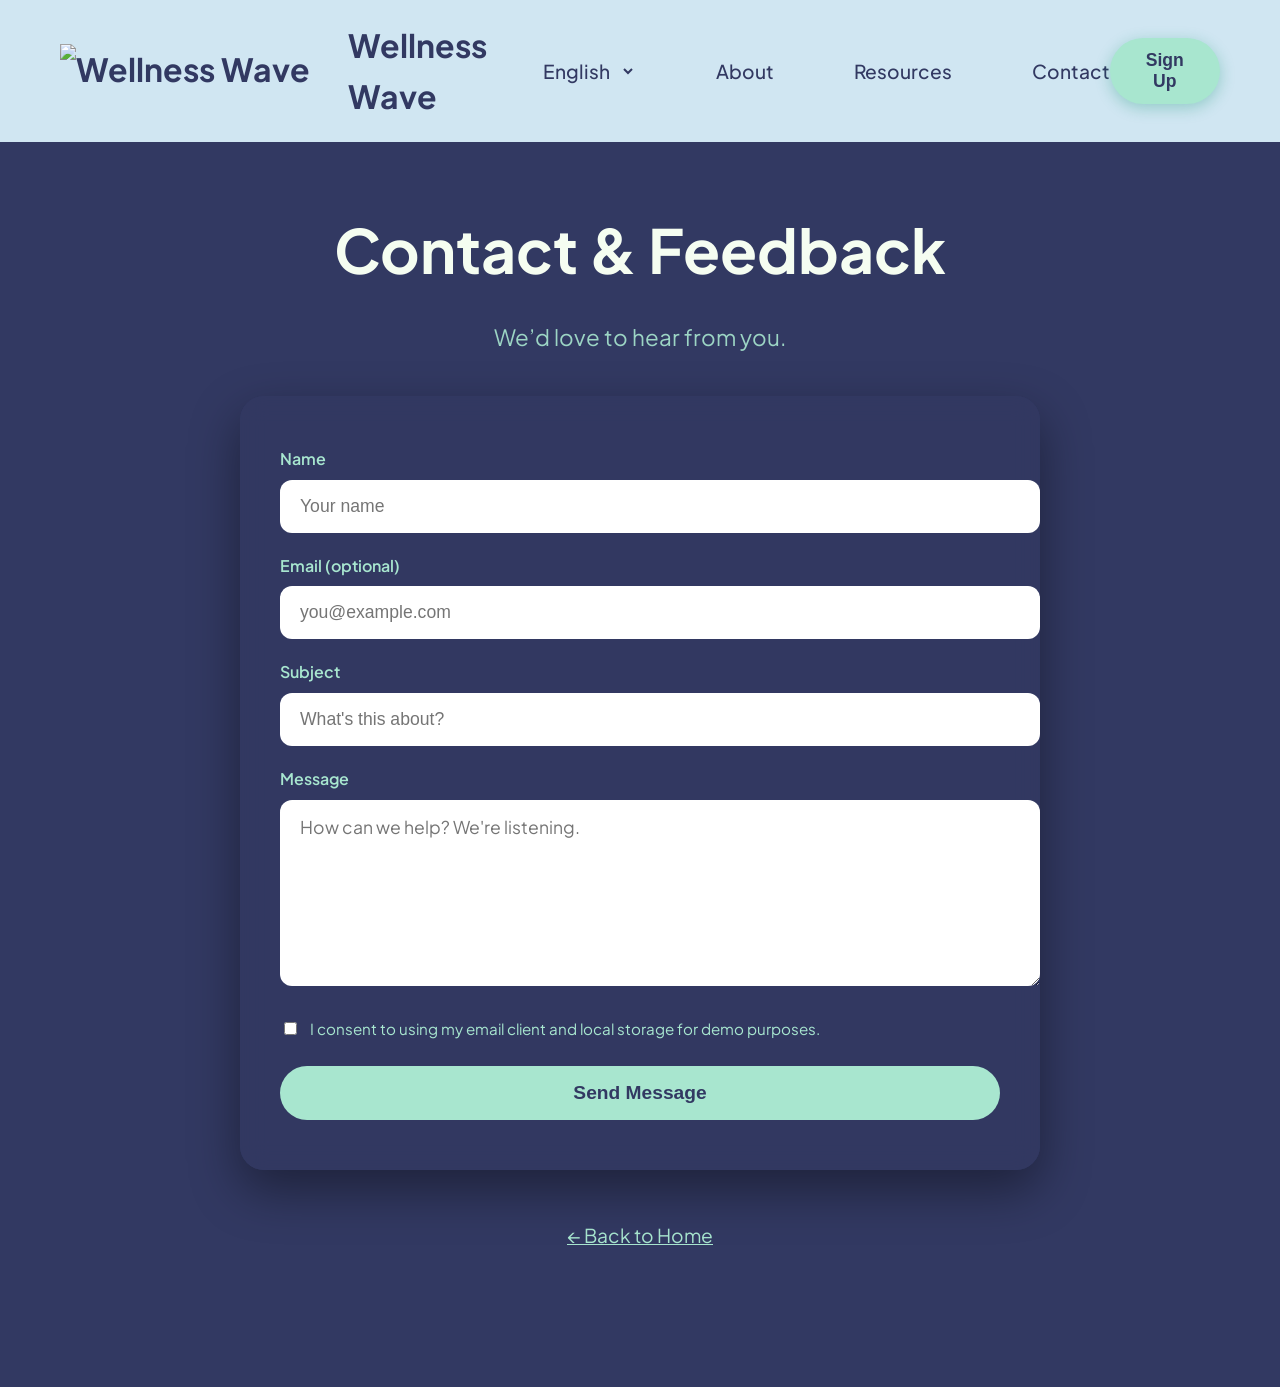
==== Contact.html @ b0d33eb6 "Add files via upload" ====
<!DOCTYPE html>
<html lang="en">
  <head>
    <meta charset="UTF-8" />
    <meta name="viewport" content="width=device-width, initial-scale=1.0" />
    <title>Contact — Wellness Wave</title>
    <link rel="preload" href="images/Wave1.jpg" as="image" importance="high" />
    <link rel="preconnect" href="https://fonts.googleapis.com" />
    <link rel="preconnect" href="https://fonts.gstatic.com" crossorigin />
    <link
      href="https://fonts.googleapis.com/css2?family=Plus+Jakarta+Sans:wght@300;400;500;600;700&display=swap"
      rel="stylesheet"
    />
    <link rel="stylesheet" href="styles.css" />
  </head>
  <body>
    <!-- SAME NAV BAR AS HOMEPAGE -->
    <nav>
      <a href="index.html" class="logo" aria-label="Wellness Wave Home">
        <img
          src="images/Wellness Wave Logo.png"
          alt="Wellness Wave Logo"
          class="logo-img"
        />
        <span class="logo-text">Wellness Wave</span>
      </a>
      <div class="nav-links">
        <a class="nav-link" data-lang href="#">English</a>
        <a class="nav-link" href="index.html#about">About</a>
        <a class="nav-link" href="index.html#resources">Resources</a>
        <a class="nav-link" href="Contact.html">Contact</a>
      </div>
      <button class="signup-btn" aria-label="Open signup modal">Sign Up</button>
    </nav>

    <main
      style="
        padding: 160px 20px 120px;
        min-height: 80vh;
        position: relative;
        z-index: 2;
      "
    >
      <div style="max-width: 800px; margin: 0 auto; text-align: center">
        <h1 style="font-size: 3.8rem; color: #f5fdf1; margin-bottom: 1rem">
          Contact & Feedback
        </h1>
        <p
          style="
            font-size: 1.4rem;
            color: #a8e6cf;
            opacity: 0.9;
            margin-bottom: 40px;
          "
        >
          We’d love to hear from you.
        </p>

        <form
          id="contactForm"
          style="
            background: rgba(50, 57, 98, 0.9);
            padding: 50px 40px;
            border-radius: 24px;
            backdrop-filter: blur(12px);
            box-shadow: 0 20px 50px rgba(0, 0, 0, 0.4);
          "
        >
          <label
            for="name"
            style="
              display: block;
              text-align: left;
              color: #a8e6cf;
              margin-bottom: 8px;
              font-weight: 600;
            "
            >Name</label
          >
          <input
            id="name"
            type="text"
            placeholder="Your name"
            required
            style="
              width: 100%;
              padding: 16px 20px;
              border-radius: 12px;
              border: none;
              margin-bottom: 20px;
              font-size: 1.1rem;
            "
          />

          <label
            for="email"
            style="
              display: block;
              text-align: left;
              color: #a8e6cf;
              margin-bottom: 8px;
              font-weight: 600;
            "
            >Email (optional)</label
          >
          <input
            id="email"
            type="email"
            placeholder="you@example.com"
            style="
              width: 100%;
              padding: 16px 20px;
              border-radius: 12px;
              border: none;
              margin-bottom: 20px;
              font-size: 1.1rem;
            "
          />

          <label
            for="subject"
            style="
              display: block;
              text-align: left;
              color: #a8e6cf;
              margin-bottom: 8px;
              font-weight: 600;
            "
            >Subject</label
          >
          <input
            id="subject"
            type="text"
            placeholder="What's this about?"
            required
            style="
              width: 100%;
              padding: 16px 20px;
              border-radius: 12px;
              border: none;
              margin-bottom: 20px;
              font-size: 1.1rem;
            "
          />

          <label
            for="message"
            style="
              display: block;
              text-align: left;
              color: #a8e6cf;
              margin-bottom: 8px;
              font-weight: 600;
            "
            >Message</label
          >
          <textarea
            id="message"
            rows="7"
            placeholder="How can we help? We're listening."
            required
            style="
              width: 100%;
              padding: 16px 20px;
              border-radius: 12px;
              border: none;
              margin-bottom: 24px;
              font-size: 1.1rem;
              font-family: inherit;
            "
          ></textarea>

          <div style="text-align: left; margin-bottom: 24px">
            <label style="color: #a8e6cf; font-size: 0.95rem">
              <input
                type="checkbox"
                id="consent"
                required
                style="margin-right: 10px"
              />
              <label>I consent to using my email client and local storage for demo purposes.</label>
          </div>

          <button
            type="submit"
            style="
              background: #a8e6cf;
              color: #323962;
              padding: 16px 40px;
              border: none;
              border-radius: 50px;
              font-size: 1.2rem;
              font-weight: 600;
              cursor: pointer;
              width: 100%;
            "
          >
            Send Message
          </button>
        </form>

        <p style="margin-top: 50px">
          <a
            href="index.html"
            style="
              color: #a8e6cf;
              font-size: 1.2rem;
              text-decoration: underline;
            "
            >Back to Home</a
          >
        </p>
      </div>
    </main>

    <!-- SIGN UP MODAL -->
    <div class="modal-overlay" id="signupModal" hidden>
      <div class="modal" tabindex="-1">
        <button class="modal-close">×</button>
        <h1>Join the Wave</h1>
        <p>Get updates, tips, and early access to new resources.</p>
        <form id="signupForm">
          <input
            type="email"
            placeholder="Enter your email"
            required
            autocomplete="email"
          />
          <button type="submit">Keep Me Updated</button>
        </form>
        <p class="privacy-note">
          We respect your privacy. Unsubscribe anytime.
        </p>
      </div>
    </div>

    <script src="js/ui.js" defer></script>
  </body>
</html>
---- styles.css ----
body,
html {
  margin: 0;
  padding: 0;
  font-family: "Plus Jakarta Sans", sans-serif;
  background: #323962;
  color: #f5fdf1;
  line-height: 1.6;
  overflow-x: hidden;
}

nav {
  position: fixed;
  top: 0;
  left: 0;
  right: 0;
  padding: 20px 60px;
  background: #d0e6f2;
  border-radius: 0;
  display: flex;
  justify-content: space-between;
  align-items: center;
  transition: all 0.4s cubic-bezier(0.4, 0, 0.2, 1);
  z-index: 9999;
  box-sizing: border-box;
  box-shadow: none;
}

nav.scrolled {
  padding: 14px 60px;
  border-radius: 0 0 50px 50px !important;
  box-shadow: 0 10px 30px rgba(0, 0, 0, 0.25);
  background: #d0e6f2;
}
.logo {
  display: flex;
  align-items: center;
  gap: 14px;
  text-decoration: none;
  font-weight: 700;
  font-size: 2rem;
  color: #323962;
  transition: all 0.3s;
}
.logo-img {
  height: 54px;
  transition: transform 0.3s;
}
.logo:hover .logo-img {
  transform: scale(1.1) rotate(4deg);
}
.logo:hover .logo-text {
  color: #0062ff;
}
.nav-links {
  display: flex;
  gap: 80px;
}
.nav-link {
  text-decoration: none;
  color: #323962;
  font-size: 1.2rem;
  font-weight: 500;
  transition: color 0.3s;
}
.nav-link:hover {
  color: #0062ff;
}
.signup-btn {
  background: #a8e6cf;
  color: #323962;
  font-weight: 600;
  font-size: 1.1rem;
  padding: 12px 28px;
  border: none;
  border-radius: 50px;
  cursor: pointer;
  transition: all 0.3s;
  box-shadow: 0 4px 15px rgba(21, 150, 116, 0.33);
}
.signup-btn:hover {
  background: #0062ff;
  color: #fff;
  transform: translateY(-2px);
  box-shadow: 0 8px 20px rgba(168, 230, 207, 0.4);
}

.hero {
  position: relative;
  height: 100vh;
  height: 100dvh;
  background: #15202b url("images/Wave1.jpg") center/cover no-repeat fixed;
  display: flex;
  align-items: center;
  justify-content: center;
  text-align: center;
}
.hero::before {
  content: "";
  position: absolute;
  inset: 0;
  background: rgba(0, 0, 0, 0.45);
  z-index: 1;
}
.hero-content {
  position: relative;
  z-index: 2;
  max-width: 880px;
  padding: 0 20px;
  animation: fadeInUp 1.6s ease-out forwards;
}
.hero h1 {
  font-size: 5.8rem;
  font-weight: 700;
  line-height: 1.05;
  margin-bottom: 1rem;
  text-shadow: 0 4px 30px rgba(0, 0, 0, 0.5);
}
.hero h1 .highlight {
  color: #a8e6cf;
  font-weight: 300;
}
.tagline {
  font-size: 1.9rem;
  margin: 1.5rem auto;
  max-width: 700px;
  opacity: 0.95;
}
.subtitle {
  font-size: 1.35rem;
  max-width: 680px;
  margin: 0 auto;
  opacity: 0.9;
}
@keyframes fadeInUp {
  from {
    opacity: 0;
    transform: translateY(40px);
  }
  to {
    opacity: 1;
    transform: translateY(0);
  }
}

.logos-row {
  background: #323962;
  padding: 110px 20px 120px;
  text-align: center;
  position: relative;
  overflow: hidden;
}
.logos-row::before,
.logos-row::after {
  content: "";
  position: absolute;
  left: 0;
  right: 0;
  height: 24px;
  background-image: url("data:image/svg+xml,%3Csvg xmlns='http://www.w3.org/2000/svg' viewBox='0 0 1440 24' preserveAspectRatio='none'%3E%3Cpath d='M0,12 Q360,0 720,12 T1440,12 L1440,24 L0,24 Z' fill='%23a8e6cf' opacity='0.38'/%3E%3C/svg%3E");
  background-size: 100% 100%;
  background-repeat: no-repeat;
  pointer-events: none;
}
.logos-row::before {
  top: 45px;
}
.logos-row::after {
  bottom: 55px;
  transform: scaleY(-1) scaleX(-1);
}
.logos {
  display: flex;
  justify-content: space-between;
  align-items: center;
  gap: 40px;
  max-width: 96vw;
  margin: 0 auto;
  padding: 0 50px;
  flex-wrap: wrap;
}
.logo-item {
  height: 200px;
  object-fit: contain;
  opacity: 0.92;
  transition: all 0.4s;
}
.logo-item:hover {
  opacity: 1;
  transform: translateY(-12px);
}

/* FAQ SECTION */
.faq-section {
  background: linear-gradient(
      rgba(255, 255, 255, 0.94),
      rgba(255, 255, 255, 0.94)
    ),
    url("images/Water background.png") center/cover no-repeat fixed;
  background-blend-mode: soft-light;
  color: #323962;
  padding: 60px 20px 100px;
  text-align: center;
  position: relative;
  overflow: hidden;
}
.faq-bubbles {
  position: absolute;
  top: 0;
  left: 0;
  width: 100%;
  height: 100%;
  pointer-events: none;
  z-index: 0;
  overflow: hidden;
}
.faq-bubbles span {
  position: absolute;
  bottom: -120px;
  background: rgba(168, 230, 207, 0.38);
  border: 2px solid rgba(168, 230, 207, 0.6);
  border-radius: 50%;
  animation: float-up 16s infinite linear;
  opacity: 0;
  box-shadow: 0 0 20px rgba(168, 230, 207, 0.6),
    inset 0 0 20px rgba(255, 255, 255, 0.4);
}
.faq-bubbles span:nth-child(1) {
  width: 60px;
  height: 60px;
  left: 5%;
  animation-delay: 0s;
}
.faq-bubbles span:nth-child(2) {
  width: 40px;
  height: 40px;
  left: 18%;
  animation-delay: 2s;
}
.faq-bubbles span:nth-child(3) {
  width: 80px;
  height: 80px;
  left: 32%;
  animation-delay: 5s;
}
.faq-bubbles span:nth-child(4) {
  width: 50px;
  height: 50px;
  left: 48%;
  animation-delay: 1s;
}
.faq-bubbles span:nth-child(5) {
  width: 70px;
  height: 70px;
  left: 62%;
  animation-delay: 8s;
}
.faq-bubbles span:nth-child(6) {
  width: 45px;
  height: 45px;
  left: 78%;
  animation-delay: 4s;
}
.faq-bubbles span:nth-child(7) {
  width: 65px;
  height: 65px;
  left: 10%;
  animation-delay: 11s;
}
.faq-bubbles span:nth-child(8) {
  width: 55px;
  height: 55px;
  left: 40%;
  animation-delay: 6s;
}
.faq-bubbles span:nth-child(9) {
  width: 75px;
  height: 75px;
  left: 75%;
  animation-delay: 3s;
}
.faq-bubbles span:nth-child(10) {
  width: 50px;
  height: 50px;
  left: 90%;
  animation-delay: 7s;
}
@keyframes float-up {
  0% {
    transform: translateY(0) rotate(0deg);
    opacity: 0;
  }
  12% {
    opacity: 1;
  }
  88% {
    opacity: 0.7;
  }
  100% {
    transform: translateY(-1300px) rotate(360deg);
    opacity: 0;
  }
}
.faq-title {
  font-size: 2.4rem;
  font-weight: 700;
  margin-bottom: 40px;
  color: #323962;
  position: relative;
  z-index: 1;
}
.faq-list {
  max-width: 800px;
  margin: 0 auto;
  display: flex;
  flex-direction: column;
  gap: 10px;
  position: relative;
  z-index: 1;
}
.faq-item {
  background: #f8fcf9;
  border-radius: 16px;
  overflow: hidden;
  box-shadow: 0 6px 20px rgba(50, 57, 98, 0.08);
}
.faq-question {
  width: 100%;
  padding: 18px 24px;
  background: transparent;
  border: none;
  display: flex;
  justify-content: space-between;
  align-items: center;
  text-align: left;
  font-size: 1.15rem;
  font-weight: 600;
  color: #323962;
  cursor: pointer;
}
.faq-toggle {
  width: 36px;
  height: 36px;
  border-radius: 50%;
  background: #a8e6cf;
  position: relative;
  flex-shrink: 0;
}
.faq-toggle span {
  position: absolute;
  top: 50%;
  left: 50%;
  background: #323962;
  border-radius: 2px;
  transition: all 0.4s;
}
.faq-toggle span:first-child {
  width: 14px;
  height: 2px;
  transform: translate(-50%, -50%);
}
.faq-toggle span:last-child {
  width: 2px;
  height: 14px;
  transform: translate(-50%, -50%);
}
.faq-item.active .faq-toggle {
  background: #0062ff;
}
.faq-item.active .faq-toggle span:first-child {
  transform: translate(-50%, -50%) rotate(90deg);
}
.faq-item.active .faq-toggle span:last-child {
  opacity: 0;
}
.faq-answer {
  max-height: 0;
  overflow: hidden;
  padding: 0 24px;
  background: #ffffff;
  transition: all 0.4s ease;
}
.faq-item.active .faq-answer {
  max-height: 120px;
  padding: 18px 24px;
}
.faq-answer p {
  margin: 0;
  font-size: 1rem;
  line-height: 1.6;
  color: #444;
  text-align: left;
}

/* EMPTY New SECTIONS */
.placeholder-section {
  background: #323962;
  padding: 0px 20px;
  position: relative;
  overflow: hidden;
}
.placeholder-alt {
  background: #222846;
}
.placeholder-section .container {
  min-height: 50vh;
}

/* Modal */
.modal-overlay {
  display: none;
  position: fixed;
  inset: 0;
  background: rgba(50, 57, 98, 0.9);
  backdrop-filter: blur(10px);
  align-items: center;
  justify-content: center;
  z-index: 10000;
  opacity: 0;
  transition: opacity 0.4s;
}
.modal-overlay.show {
  display: flex;
  opacity: 1;
}
.modal {
  background: #f5fdf1;
  color: #323962;
  padding: 40px;
  border-radius: 24px;
  max-width: 420px;
  width: 90%;
  text-align: center;
  position: relative;
  box-shadow: 0 20px 60px rgba(0, 0, 0, 0.3);
  animation: modalPop 0.5s ease-out;
}
@keyframes modalPop {
  from {
    transform: scale(0.8);
    opacity: 0;
  }
  to {
    transform: scale(1);
    opacity: 1;
  }
}
.modal-close {
  position: absolute;
  top: 15px;
  right: 20px;
  background: none;
  border: none;
  font-size: 2.2rem;
  color: #323962;
  cursor: pointer;
  width: 44px;
  height: 44px;
  border-radius: 50%;
  display: grid;
  place-items: center;
}
.modal-close:hover {
  background: rgba(50, 57, 98, 0.15);
}
.modal input {
  width: 100%;
  padding: 16px 20px;
  border: 2px solid #a8e6cf;
  border-radius: 50px;
  font-size: 1.1rem;
  margin-bottom: 16px;
  box-sizing: border-box;
}
.modal input:focus {
  outline: none;
  border-color: #a8e6cf;
  box-shadow: 0 0 0 4px rgba(168, 230, 207, 0.3);
}
.modal button[type="submit"] {
  background: #0062ff;
  color: #f5fdf1;
  width: 100%;
  padding: 16px;
  border: none;
  border-radius: 50px;
  font-size: 1.2rem;
  font-weight: 600;
  cursor: pointer;
  transition: all 0.3s;
}
.modal button[type="submit"]:hover {
  background: #a8e6cf;
  color: #323962;
  transform: translateY(-2px);
}
.privacy-note {
  font-size: 0.85rem;
  opacity: 0.6;
  margin-top: 20px;
}

/* Media Queries */
@media (max-width: 1100px) {
  .logos {
    justify-content: center;
    gap: 90px;
    padding: 0 30px;
  }
  .logo-item {
    height: 90px;
  }
}
@media (max-width: 768px) {
  nav,
  nav.scrolled {
    padding: 15px 30px;
  }
  .nav-links {
    gap: 30px;
  }
  .nav-link {
    font-size: 1.1rem;
  }
  .signup-btn {
    padding: 10px 20px;
    font-size: 1rem;
  }
  .hero h1 {
    font-size: 3.6rem;
  }
  .tagline {
    font-size: 1.5rem;
  }
  .subtitle {
    font-size: 1.2rem;
  }
  .logos-row {
    padding: 90px 20px 80px;
  }
  .logos-row::before {
    top: 35px;
  }
  .logos-row::after {
    bottom: 45px;
  }
  .faq-section {
    padding: 60px 20px 80px;
  }
  .faq-title {
    font-size: 2.1rem;
    margin-bottom: 35px;
  }
  .faq-question {
    font-size: 1.1rem;
    padding: 16px 20px;
  }
  .placeholder-section {
    padding: 120px 20px;
  }
}

/* Tips Section */
.tips-section {
  background: #222846;
  padding: 140px 20px;
  position: relative;
  overflow: hidden;
  color: #f5fdf1;
}

.tips-section::before {
  content: "";
  position: absolute;
  top: 0;
  left: 0;
  right: 0;
  height: 80px;
  background: url("data:image/svg+xml,%3Csvg xmlns='http://www.w3.org/2000/svg' viewBox='0 0 1440 80' preserveAspectRatio='none'%3E%3Cpath d='M0,40 Q360,0 720,40 T1440,40 L1440,80 L0,80 Z' fill='%23a8e6cf' opacity='0.22'/%3E%3C/svg%3E")
    center/cover no-repeat;
  pointer-events: none;
}

.section-title {
  font-size: 3rem;
  font-weight: 700;
  text-align: center;
  margin-bottom: 70px;
  color: #a8e6cf;
  text-shadow: 0 4px 20px rgba(0, 0, 0, 0.3);
}

.tips-grid {
  display: grid;
  grid-template-columns: repeat(auto-fit, minmax(340px, 1fr));
  gap: 40px;
  max-width: 1100px;
  margin: 0 auto;
}

.tip-card {
  background: rgba(245, 253, 241, 0.08);
  backdrop-filter: blur(10px);
  border-radius: 24px;
  padding: 40px 32px;
  box-shadow: 0 15px 40px rgba(0, 0, 0, 0.25);
  border: 1px solid rgba(168, 230, 207, 0.2);
  transition: all 0.4s ease;
}

.tip-card:hover {
  transform: translateY(-12px);
  box-shadow: 0 25px 50px rgba(0, 0, 0, 0.35);
  border-color: #a8e6cf;
}

.tip-card h3 {
  font-size: 1.8rem;
  color: #a8e6cf;
  margin-bottom: 24px;
  text-align: center;
  font-weight: 600;
}

.tip-list {
  list-style: none;
  padding: 0;
  space-y: 20px;
  display: flex;
  flex-direction: column;
  gap: 20px;
}

.tip-list li {
  background: rgba(255, 255, 255, 0.06);
  padding: 16px 20px;
  border-radius: 16px;
  line-height: 1.65;
  border-left: 4px solid #a8e6cf;
  transition: all 0.3s;
}

.tip-list li:hover {
  background: rgba(168, 230, 207, 0.15);
  padding-left: 24px;
}

.tip-list strong {
  color: #a8e6cf;
  font-weight: 600;
}

.tip-cta {
  text-align: center;
  margin-top: 70px;
}

.btn-secondary {
  display: inline-block;
  background: transparent;
  color: #a8e6cf;
  border: 2px solid #a8e6cf;
  padding: 14px 36px;
  border-radius: 50px;
  font-size: 1.2rem;
  font-weight: 600;
  text-decoration: none;
  transition: all 0.4s;
}

.btn-secondary:hover {
  background: #a8e6cf;
  color: #323962;
  transform: translateY(-3px);
  box-shadow: 0 10px 30px rgba(168, 230, 207, 0.4);
}

/* Mobile adjustments */
@media (max-width: 768px) {
  .section-title {
    font-size: 2.4rem;
    margin-bottom: 50px;
  }
  .tip-card {
    padding: 32px 24px;
  }
  .tip-card h3 {
    font-size: 1.6rem;
  }
  .tips-section {
    padding: 100px 20px;
  }
}

/* Underwater Wrapper */
.underwater-wrapper {
  position: relative;
  background: linear-gradient(
      rgba(255, 255, 255, 0.94),
      rgba(255, 255, 255, 0.94)
    ),
    url("images/Water background.png") center/cover no-repeat fixed;
  background-blend-mode: soft-light;
  overflow: hidden;
  min-height: 110vh;
  padding-bottom: 100px;
}

.underwater-wrapper .faq-bubbles {
  position: absolute;
  inset: 0;
  pointer-events: none;
  z-index: 10;
}

.underwater-wrapper .faq-bubbles span {
  position: absolute;
  bottom: -300px;
  left: var(--l);
  width: var(--s, 60px);
  height: var(--s, 60px);
  background: rgba(168, 230, 207, 0.45);
  border: 2px solid rgba(168, 230, 207, 0.7);
  border-radius: 50%;
  animation: float-up var(--speed, 10s) infinite linear; /* ← speed controlled per bubble */
  animation-delay: var(--d, 0s);
  opacity: 0;
  box-shadow: 0 0 20px rgba(168, 230, 207, 0.6),
    inset 0 0 20px rgba(255, 255, 255, 0.4);
}

.underwater-wrapper .faq-bubbles span:nth-child(1) {
  --l: 5%;
  --s: 70px;
  --speed: 9s;
  --d: 0s;
}
.underwater-wrapper .faq-bubbles span:nth-child(2) {
  --l: 15%;
  --s: 40px;
  --speed: 11s;
  --d: 1s;
}
.underwater-wrapper .faq-bubbles span:nth-child(3) {
  --l: 25%;
  --s: 85px;
  --speed: 8s;
  --d: 0s;
} /* fast */
.underwater-wrapper .faq-bubbles span:nth-child(4) {
  --l: 35%;
  --s: 55px;
  --speed: 10s;
  --d: 2s;
}
.underwater-wrapper .faq-bubbles span:nth-child(5) {
  --l: 45%;
  --s: 75px;
  --speed: 9s;
  --d: 0.4s;
} /* fast */
.underwater-wrapper .faq-bubbles span:nth-child(6) {
  --l: 55%;
  --s: 45px;
  --speed: 22s;
  --d: 3s;
} /* SLOW */
.underwater-wrapper .faq-bubbles span:nth-child(7) {
  --l: 65%;
  --s: 90px;
  --speed: 9s;
  --d: 2s;
} /* fast */
.underwater-wrapper .faq-bubbles span:nth-child(8) {
  --l: 75%;
  --s: 60px;
  --speed: 10s;
  --d: 0s;
}
.underwater-wrapper .faq-bubbles span:nth-child(9) {
  --l: 85%;
  --s: 50px;
  --speed: 25s;
  --d: 4s;
} /* SLOW */
.underwater-wrapper .faq-bubbles span:nth-child(10) {
  --l: 95%;
  --s: 70px;
  --speed: 8s;
  --d: 2.5s;
} /* fast */
.underwater-wrapper .faq-bubbles span:nth-child(11) {
  --l: 10%;
  --s: 65px;
  --speed: 11s;
  --d: 0s;
}
.underwater-wrapper .faq-bubbles span:nth-child(12) {
  --l: 20%;
  --s: 80px;
  --speed: 9s;
  --d: 3s;
} /* fast */
.underwater-wrapper .faq-bubbles span:nth-child(13) {
  --l: 30%;
  --s: 45px;
  --speed: 20s;
  --d: 5s;
} /* SLOW */
.underwater-wrapper .faq-bubbles span:nth-child(14) {
  --l: 40%;
  --s: 95px;
  --speed: 10s;
  --d: 0s;
}
.underwater-wrapper .faq-bubbles span:nth-child(15) {
  --l: 50%;
  --s: 55px;
  --speed: 9s;
  --d: 4s;
} /* fast */
.underwater-wrapper .faq-bubbles span:nth-child(16) {
  --l: 60%;
  --s: 70px;
  --speed: 24s;
  --d: 1s;
} /* SLOW */
.underwater-wrapper .faq-bubbles span:nth-child(17) {
  --l: 70%;
  --s: 40px;
  --speed: 11s;
  --d: 0s;
}
.underwater-wrapper .faq-bubbles span:nth-child(18) {
  --l: 80%;
  --s: 85px;
  --speed: 8s;
  --d: 3s;
} /* fast */
.underwater-wrapper .faq-bubbles span:nth-child(19) {
  --l: 90%;
  --s: 60px;
  --speed: 21s;
  --d: 2s;
} /* SLOW */
.underwater-wrapper .faq-bubbles span:nth-child(20) {
  --l: 8%;
  --s: 75px;
  --speed: 10s;
  --d: 0s;
}
.underwater-wrapper .faq-bubbles span:nth-child(21) {
  --l: 18%;
  --s: 50px;
  --speed: 9s;
  --d: 4s;
} /* fast */
.underwater-wrapper .faq-bubbles span:nth-child(22) {
  --l: 28%;
  --s: 80px;
  --speed: 23s;
  --d: 1s;
} /* SLOW */
.underwater-wrapper .faq-bubbles span:nth-child(23) {
  --l: 38%;
  --s: 45px;
  --speed: 10s;
  --d: 0s;
}
.underwater-wrapper .faq-bubbles span:nth-child(24) {
  --l: 48%;
  --s: 90px;
  --speed: 8s;
  --d: 3s;
} /* fast */
.underwater-wrapper .faq-bubbles span:nth-child(25) {
  --l: 58%;
  --s: 55px;
  --speed: 11s;
  --d: 0s;
}
.underwater-wrapper .faq-bubbles span:nth-child(26) {
  --l: 68%;
  --s: 70px;
  --speed: 22s;
  --d: 4s;
} /* SLOW */
.underwater-wrapper .faq-bubbles span:nth-child(27) {
  --l: 78%;
  --s: 40px;
  --speed: 9s;
  --d: 2s;
} /* fast */
.underwater-wrapper .faq-bubbles span:nth-child(28) {
  --l: 88%;
  --s: 85px;
  --speed: 10s;
  --d: 0s;
}
.underwater-wrapper .faq-bubbles span:nth-child(29) {
  --l: 12%;
  --s: 60px;
  --speed: 25s;
  --d: 5s;
} /* SLOW */
.underwater-wrapper .faq-bubbles span:nth-child(30) {
  --l: 98%;
  --s: 65px;
  --speed: 9s;
  --d: 2s;
} /* fast */

@keyframes float-up {
  0% {
    transform: translateY(0);
    opacity: 0;
  }
  10% {
    opacity: 0.7;
  }
  85% {
    opacity: 0.6;
  }
  100% {
    transform: translateY(-1800px);
    opacity: 0;
  }
}
/*content above bubbles*/
.underwater-wrapper > section,
.underwater-wrapper .container {
  position: relative;
  z-index: 20;
}

.underwater-wrapper .faq-section,
.underwater-wrapper .placeholder-section {
  background: transparent !important;
}

.terms-section {
  background: transparent;
  padding: 140px 20px;
  text-align: center;
  position: relative;
  z-index: 20;
}
.terms-section .section-title {
  color: #323962 !important;
  text-shadow: none;
}
.terms-grid {
  display: flex;
  flex-wrap: wrap;
  justify-content: center;
  gap: 24px;
  max-width: 1100px;
  margin: 0 auto;
}

.term-btn {
  background: #f8fcf9;
  color: #323962;
  border: 2px solid #a8e6cf !important;
  backdrop-filter: blur(10px);
  padding: 16px 28px;
  border-radius: 50px;
  font-size: 1.15rem;
  font-weight: 600;
  cursor: pointer;
  transition: all 0.4s ease;
  min-height: 56px;
  box-shadow: 0 8px 25px rgba(0, 0, 0, 0.2);
}

.term-btn:hover {
  background: #e6f7f3 !important;
  color: #0062ff !important;
  transform: translateY(-6px) scale(1.05);
  box-shadow: 0 15px 35px rgba(168, 230, 207, 0.4);
  border-color: #0062ff !important;
}

.term-btn:active {
  transform: translateY(-3px) scale(1.08);
}

.term-btn.larger {
  padding: 18px 36px;
  font-size: 1.3rem;
}

.term-btn.medium {
  padding: 16px 32px;
  font-size: 1.2rem;
}

/* Mobile */
@media (max-width: 768px) {
  .terms-section {
    padding: 100px 20px;
  }
  .term-btn {
    padding: 14px 20px;
    font-size: 1rem;
  }
  .term-btn.larger {
    font-size: 1.15rem;
  }
}
/* ——— SHORTEN GAP BETWEEN FAQ AND TERMS ——— */
.underwater-wrapper .faq-section {
  padding-bottom: 100px !important; /* pulls FAQ closer to Terms */
}

.underwater-wrapper .terms-section {
  padding-top: 40px !important; /* was 140px → now much tighter */
  margin-top: -10px; /* perfectly connects the two sections */
}
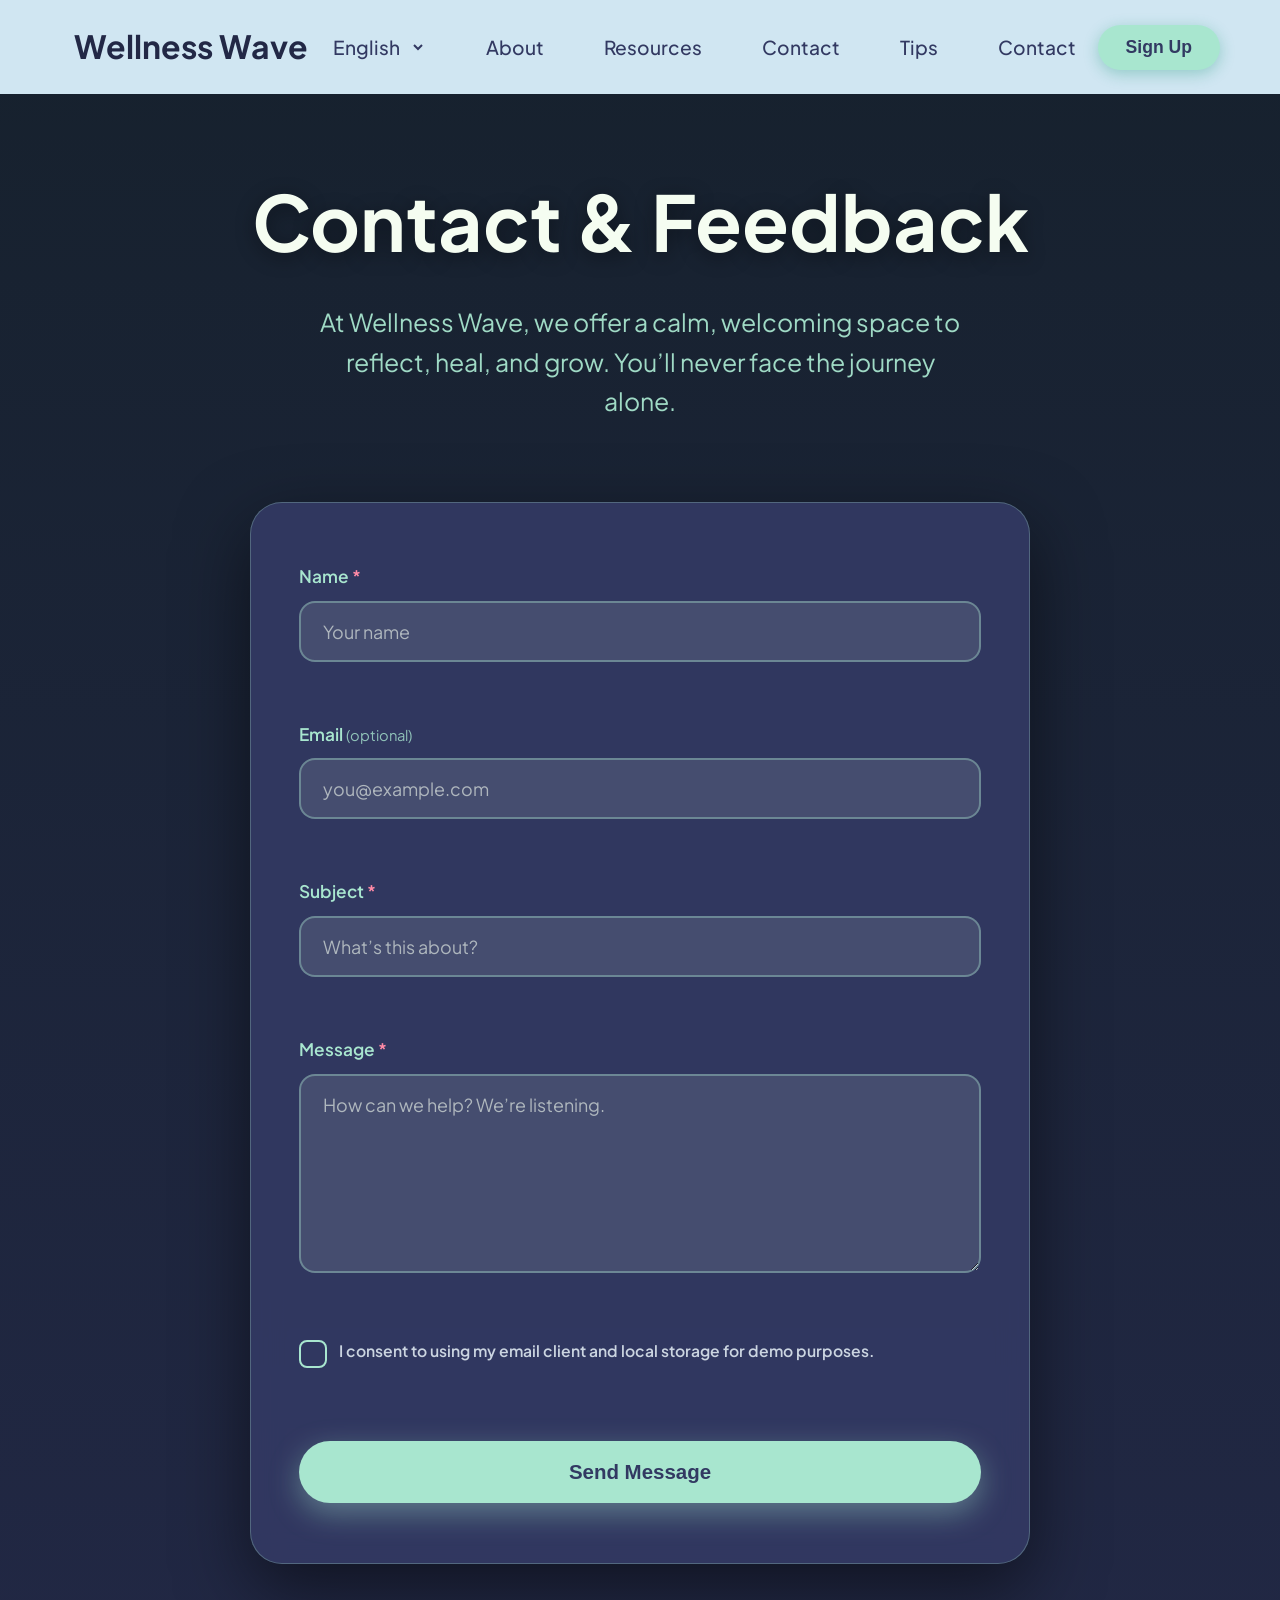
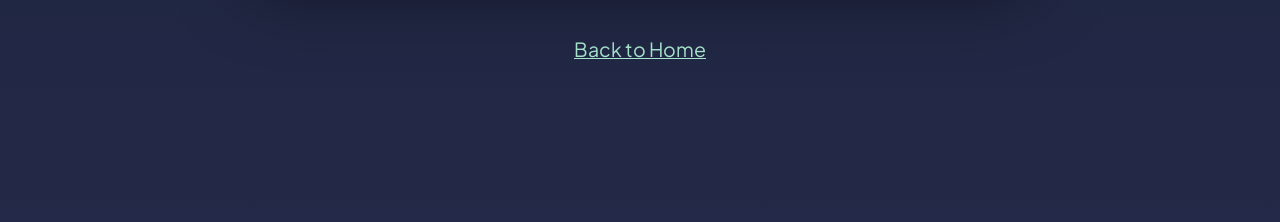
==== commit a376ca09: "Contact.html" ====
--- a/Contact.html
+++ b/Contact.html
@@ -4,6 +4,11 @@
     <meta charset="UTF-8" />
     <meta name="viewport" content="width=device-width, initial-scale=1.0" />
     <title>Contact — Wellness Wave</title>
+    <meta
+      name="description"
+      content="Get in touch with Wellness Wave. Share feedback, suggestions, or just say hello. We're here to listen."
+    />
+
     <link rel="preload" href="images/Wave1.jpg" as="image" importance="high" />
     <link rel="preconnect" href="https://fonts.googleapis.com" />
     <link rel="preconnect" href="https://fonts.gstatic.com" crossorigin />
@@ -12,215 +17,144 @@
       rel="stylesheet"
     />
     <link rel="stylesheet" href="styles.css" />
+
+    <style>
+      .error-message {
+        color: #ffb3b3;
+        font-size: 0.9rem;
+        margin-top: 6px;
+        opacity: 0;
+        transition: opacity 0.3s ease;
+        display: block;
+      }
+      .error-message.show {
+        opacity: 1;
+      }
+      .form-group.error input,
+      .form-group.error textarea {
+        border: 2px solid #ff6b6b;
+        background-color: rgba(255, 107, 107, 0.08);
+      }
+    </style>
   </head>
+
   <body>
-    <!-- SAME NAV BAR AS HOMEPAGE -->
+    <!-- NAV BAR -->
     <nav>
       <a href="index.html" class="logo" aria-label="Wellness Wave Home">
-        <img
-          src="images/Wellness Wave Logo.png"
-          alt="Wellness Wave Logo"
-          class="logo-img"
-        />
+        <img src="images/Wellness Wave Logo.png" alt="" class="logo-img" />
         <span class="logo-text">Wellness Wave</span>
       </a>
       <div class="nav-links">
         <a class="nav-link" data-lang href="#">English</a>
         <a class="nav-link" href="index.html#about">About</a>
         <a class="nav-link" href="index.html#resources">Resources</a>
+        <a class="nav-link" href="index.html#terms">Terms</a>
+        <a class="nav-link" href="index.html#tips">Tips</a>
         <a class="nav-link" href="Contact.html">Contact</a>
       </div>
       <button class="signup-btn" aria-label="Open signup modal">Sign Up</button>
     </nav>
 
-    <main
-      style="
-        padding: 160px 20px 120px;
-        min-height: 80vh;
-        position: relative;
-        z-index: 2;
-      "
-    >
-      <div style="max-width: 800px; margin: 0 auto; text-align: center">
-        <h1 style="font-size: 3.8rem; color: #f5fdf1; margin-bottom: 1rem">
-          Contact & Feedback
-        </h1>
-        <p
-          style="
-            font-size: 1.4rem;
-            color: #a8e6cf;
-            opacity: 0.9;
-            margin-bottom: 40px;
-          "
-        >
-          We’d love to hear from you.
-        </p>
-
-        <form
-          id="contactForm"
-          style="
-            background: rgba(50, 57, 98, 0.9);
-            padding: 50px 40px;
-            border-radius: 24px;
-            backdrop-filter: blur(12px);
-            box-shadow: 0 20px 50px rgba(0, 0, 0, 0.4);
-          "
-        >
-          <label
-            for="name"
-            style="
-              display: block;
-              text-align: left;
-              color: #a8e6cf;
-              margin-bottom: 8px;
-              font-weight: 600;
-            "
-            >Name</label
-          >
-          <input
-            id="name"
-            type="text"
-            placeholder="Your name"
-            required
-            style="
-              width: 100%;
-              padding: 16px 20px;
-              border-radius: 12px;
-              border: none;
-              margin-bottom: 20px;
-              font-size: 1.1rem;
-            "
-          />
-
-          <label
-            for="email"
-            style="
-              display: block;
-              text-align: left;
-              color: #a8e6cf;
-              margin-bottom: 8px;
-              font-weight: 600;
-            "
-            >Email (optional)</label
-          >
-          <input
-            id="email"
-            type="email"
-            placeholder="you@example.com"
-            style="
-              width: 100%;
-              padding: 16px 20px;
-              border-radius: 12px;
-              border: none;
-              margin-bottom: 20px;
-              font-size: 1.1rem;
-            "
-          />
-
-          <label
-            for="subject"
-            style="
-              display: block;
-              text-align: left;
-              color: #a8e6cf;
-              margin-bottom: 8px;
-              font-weight: 600;
-            "
-            >Subject</label
-          >
-          <input
-            id="subject"
-            type="text"
-            placeholder="What's this about?"
-            required
-            style="
-              width: 100%;
-              padding: 16px 20px;
-              border-radius: 12px;
-              border: none;
-              margin-bottom: 20px;
-              font-size: 1.1rem;
-            "
-          />
-
-          <label
-            for="message"
-            style="
-              display: block;
-              text-align: left;
-              color: #a8e6cf;
-              margin-bottom: 8px;
-              font-weight: 600;
-            "
-            >Message</label
-          >
-          <textarea
-            id="message"
-            rows="7"
-            placeholder="How can we help? We're listening."
-            required
-            style="
-              width: 100%;
-              padding: 16px 20px;
-              border-radius: 12px;
-              border: none;
-              margin-bottom: 24px;
-              font-size: 1.1rem;
-              font-family: inherit;
-            "
-          ></textarea>
-
-          <div style="text-align: left; margin-bottom: 24px">
-            <label style="color: #a8e6cf; font-size: 0.95rem">
+    <!-- CONTACT PAGE -->
+    <main class="contact-page">
+      <div class="container">
+        <header class="contact-header">
+          <h1>Contact & Feedback</h1>
+          <p class="subtitle">We’d love to hear from you.</p>
+        </header>
+
+        <section class="contact-form-wrapper">
+          <form id="contactForm" class="contact-form" novalidate>
+            <div class="form-group">
+              <label for="name"
+                >Name
+                <span class="required" aria-label="required">*</span></label
+              >
+              <input id="name" type="text" placeholder="Your name" required />
+              <span class="error-message" id="nameError"
+                >Please enter your name</span
+              >
+            </div>
+
+            <div class="form-group">
+              <label for="email"
+                >Email <span class="optional">(optional)</span></label
+              >
+              <input id="email" type="email" placeholder="you@example.com" />
+              <span class="error-message" id="emailError"
+                >Please enter a valid email</span
+              >
+            </div>
+
+            <div class="form-group">
+              <label for="subject"
+                >Subject
+                <span class="required" aria-label="required">*</span></label
+              >
               <input
-                type="checkbox"
-                id="consent"
+                id="subject"
+                type="text"
+                placeholder="What’s this about?"
                 required
-                style="margin-right: 10px"
               />
-              <label>I consent to using my email client and local storage for demo purposes.</label>
-          </div>
-
-          <button
-            type="submit"
-            style="
-              background: #a8e6cf;
-              color: #323962;
-              padding: 16px 40px;
-              border: none;
-              border-radius: 50px;
-              font-size: 1.2rem;
-              font-weight: 600;
-              cursor: pointer;
-              width: 100%;
-            "
-          >
-            Send Message
-          </button>
-        </form>
-
-        <p style="margin-top: 50px">
-          <a
-            href="index.html"
-            style="
-              color: #a8e6cf;
-              font-size: 1.2rem;
-              text-decoration: underline;
-            "
-            >Back to Home</a
-          >
-        </p>
+              <span class="error-message" id="subjectError"
+                >Please enter a subject</span
+              >
+            </div>
+
+            <div class="form-group">
+              <label for="message"
+                >Message
+                <span class="required" aria-label="required">*</span></label
+              >
+              <textarea
+                id="message"
+                rows="7"
+                placeholder="How can we help? We’re listening."
+                required
+              ></textarea>
+              <span class="error-message" id="messageError"
+                >Please write a message</span
+              >
+            </div>
+
+            <div class="form-group consent-group">
+              <label class="checkbox-container">
+                <input type="checkbox" id="consent" required />
+                <span class="checkmark" aria-hidden="true"></span>
+                I consent to using my email client and local storage for demo
+                purposes.
+              </label>
+              <span class="error-message" id="consentError"
+                >You must consent to continue</span
+              >
+            </div>
+
+            <button type="submit" class="btn-submit">Send Message</button>
+          </form>
+
+          <p class="back-home"><a href="index.html">Back to Home</a></p>
+        </section>
       </div>
     </main>
 
     <!-- SIGN UP MODAL -->
     <div class="modal-overlay" id="signupModal" hidden>
-      <div class="modal" tabindex="-1">
-        <button class="modal-close">×</button>
-        <h1>Join the Wave</h1>
-        <p>Get updates, tips, and early access to new resources.</p>
+      <div
+        class="modal"
+        tabindex="-1"
+        role="dialog"
+        aria-modal="true"
+        aria-labelledby="signupTitle"
+      >
+        <button class="modal-close" aria-label="Close signup modal">×</button>
+        <h3 id="signupTitle">Join the Wave</h3>
+        <p>Get gentle monthly tips and early access to new resources.</p>
         <form id="signupForm">
+          <label class="visually-hidden" for="signupEmail">Email address</label>
           <input
+            id="signupEmail"
             type="email"
             placeholder="Enter your email"
             required
@@ -235,5 +169,65 @@
     </div>
 
     <script src="js/ui.js" defer></script>
+
+    <script>
+      document
+        .getElementById("contactForm")
+        .addEventListener("submit", function (e) {
+          // Reset errors
+          document
+            .querySelectorAll(".form-group")
+            .forEach((g) => g.classList.remove("error"));
+          document
+            .querySelectorAll(".error-message")
+            .forEach((m) => m.classList.remove("show"));
+
+          let hasError = false;
+
+          if (!this.name.value.trim()) {
+            showError("name");
+            hasError = true;
+          }
+          if (this.email.value && !/^\S+@\S+\.\S+$/.test(this.email.value)) {
+            showError("email");
+            hasError = true;
+          }
+          if (!this.subject.value.trim()) {
+            showError("subject");
+            hasError = true;
+          }
+          if (!this.message.value.trim()) {
+            showError("message");
+            hasError = true;
+          }
+          if (!this.consent.checked) {
+            showError("consent");
+            hasError = true;
+          }
+
+          if (hasError) {
+            e.preventDefault();
+            return;
+          }
+
+          // instantly open email client
+          e.preventDefault();
+          const recipient = "hello@wellnesswave.example";
+          const subject = encodeURIComponent(this.subject.value);
+          const body = encodeURIComponent(
+            `From: ${this.name.value}\n` +
+              `Email: ${this.email.value || "Not provided"}\n\n` +
+              this.message.value
+          );
+
+          window.location.href = `mailto:${recipient}?subject=${subject}&body=${body}`;
+        });
+
+      function showError(field) {
+        const group = document.querySelector(`#${field}Error`).parentElement;
+        group.classList.add("error");
+        document.getElementById(`${field}Error`).classList.add("show");
+      }
+    </script>
   </body>
-</html>+</html>
--- a/styles.css
+++ b/styles.css
@@ -39,7 +39,7 @@
   text-decoration: none;
   font-weight: 700;
   font-size: 2rem;
-  color: #323962;
+  color: #222846;
   transition: all 0.3s;
 }
 .logo-img {
@@ -54,7 +54,7 @@
 }
 .nav-links {
   display: flex;
-  gap: 80px;
+  gap: 60px;
 }
 .nav-link {
   text-decoration: none;
@@ -301,39 +301,42 @@
     opacity: 0;
   }
 }
+
 .faq-title {
-  font-size: 2.4rem;
+  font-size: 3rem !important;
   font-weight: 700;
-  margin-bottom: 40px;
-  color: #323962;
+  margin-bottom: 70px !important;
+  color: #323962 !important;
   position: relative;
   z-index: 1;
 }
+
+/* FAQ BOXES */
 .faq-list {
   max-width: 800px;
   margin: 0 auto;
   display: flex;
   flex-direction: column;
-  gap: 10px;
+  gap: 20px;
   position: relative;
   z-index: 1;
 }
 .faq-item {
   background: #f8fcf9;
-  border-radius: 16px;
+  border-radius: 28px;
   overflow: hidden;
-  box-shadow: 0 6px 20px rgba(50, 57, 98, 0.08);
+  box-shadow: 0 10px 30px rgba(50, 57, 98, 0.12);
 }
 .faq-question {
   width: 100%;
-  padding: 18px 24px;
+  padding: 32px 40px;
   background: transparent;
   border: none;
   display: flex;
   justify-content: space-between;
   align-items: center;
   text-align: left;
-  font-size: 1.15rem;
+  font-size: 1.4rem;
   font-weight: 600;
   color: #323962;
   cursor: pointer;
@@ -376,34 +379,20 @@
 .faq-answer {
   max-height: 0;
   overflow: hidden;
-  padding: 0 24px;
+  padding: 0 40px;
   background: #ffffff;
   transition: all 0.4s ease;
 }
 .faq-item.active .faq-answer {
-  max-height: 120px;
-  padding: 18px 24px;
+  max-height: 500px;
+  padding: 32px 40px;
 }
 .faq-answer p {
   margin: 0;
-  font-size: 1rem;
-  line-height: 1.6;
+  font-size: 1.15rem;
+  line-height: 1.8;
   color: #444;
   text-align: left;
-}
-
-/* EMPTY New SECTIONS */
-.placeholder-section {
-  background: #323962;
-  padding: 0px 20px;
-  position: relative;
-  overflow: hidden;
-}
-.placeholder-alt {
-  background: #222846;
-}
-.placeholder-section .container {
-  min-height: 50vh;
 }
 
 /* Modal */
@@ -548,12 +537,15 @@
     padding: 60px 20px 80px;
   }
   .faq-title {
-    font-size: 2.1rem;
-    margin-bottom: 35px;
+    font-size: 2.6rem !important;
+    margin-bottom: 50px !important;
   }
   .faq-question {
-    font-size: 1.1rem;
-    padding: 16px 20px;
+    font-size: 1.25rem;
+    padding: 24px 28px;
+  }
+  .faq-item.active .faq-answer {
+    padding: 24px 28px;
   }
   .placeholder-section {
     padding: 120px 20px;
@@ -568,19 +560,34 @@
   overflow: hidden;
   color: #f5fdf1;
 }
-
 .tips-section::before {
   content: "";
   position: absolute;
   top: 0;
   left: 0;
   right: 0;
-  height: 80px;
-  background: url("data:image/svg+xml,%3Csvg xmlns='http://www.w3.org/2000/svg' viewBox='0 0 1440 80' preserveAspectRatio='none'%3E%3Cpath d='M0,40 Q360,0 720,40 T1440,40 L1440,80 L0,80 Z' fill='%23a8e6cf' opacity='0.22'/%3E%3C/svg%3E")
-    center/cover no-repeat;
+  height: 100px;
+  background: linear-gradient(
+    to bottom,
+    #a8e6cf 0%,
+    rgba(168, 230, 207, 0.4) 30%,
+    rgba(168, 230, 207, 0.15) 70%,
+    rgba(34, 40, 70, 0) 100%
+  );
   pointer-events: none;
-}
-
+  z-index: 1;
+}
+.tips-section::after {
+  content: "";
+  position: absolute;
+  bottom: 0;
+  left: 0;
+  right: 0;
+  height: 120px;
+  background: linear-gradient(to bottom, transparent 40%, #a8e6cf 100%);
+  pointer-events: none;
+  z-index: 2;
+}
 .section-title {
   font-size: 3rem;
   font-weight: 700;
@@ -589,7 +596,6 @@
   color: #a8e6cf;
   text-shadow: 0 4px 20px rgba(0, 0, 0, 0.3);
 }
-
 .tips-grid {
   display: grid;
   grid-template-columns: repeat(auto-fit, minmax(340px, 1fr));
@@ -597,7 +603,6 @@
   max-width: 1100px;
   margin: 0 auto;
 }
-
 .tip-card {
   background: rgba(245, 253, 241, 0.08);
   backdrop-filter: blur(10px);
@@ -607,13 +612,11 @@
   border: 1px solid rgba(168, 230, 207, 0.2);
   transition: all 0.4s ease;
 }
-
 .tip-card:hover {
   transform: translateY(-12px);
   box-shadow: 0 25px 50px rgba(0, 0, 0, 0.35);
   border-color: #a8e6cf;
 }
-
 .tip-card h3 {
   font-size: 1.8rem;
   color: #a8e6cf;
@@ -621,7 +624,6 @@
   text-align: center;
   font-weight: 600;
 }
-
 .tip-list {
   list-style: none;
   padding: 0;
@@ -630,7 +632,6 @@
   flex-direction: column;
   gap: 20px;
 }
-
 .tip-list li {
   background: rgba(255, 255, 255, 0.06);
   padding: 16px 20px;
@@ -639,22 +640,18 @@
   border-left: 4px solid #a8e6cf;
   transition: all 0.3s;
 }
-
 .tip-list li:hover {
   background: rgba(168, 230, 207, 0.15);
   padding-left: 24px;
 }
-
 .tip-list strong {
   color: #a8e6cf;
   font-weight: 600;
 }
-
 .tip-cta {
   text-align: center;
   margin-top: 70px;
 }
-
 .btn-secondary {
   display: inline-block;
   background: transparent;
@@ -667,15 +664,12 @@
   text-decoration: none;
   transition: all 0.4s;
 }
-
 .btn-secondary:hover {
   background: #a8e6cf;
   color: #323962;
   transform: translateY(-3px);
   box-shadow: 0 10px 30px rgba(168, 230, 207, 0.4);
 }
-
-/* Mobile adjustments */
 @media (max-width: 768px) {
   .section-title {
     font-size: 2.4rem;
@@ -705,14 +699,12 @@
   min-height: 110vh;
   padding-bottom: 100px;
 }
-
 .underwater-wrapper .faq-bubbles {
   position: absolute;
   inset: 0;
   pointer-events: none;
   z-index: 10;
 }
-
 .underwater-wrapper .faq-bubbles span {
   position: absolute;
   bottom: -300px;
@@ -722,13 +714,12 @@
   background: rgba(168, 230, 207, 0.45);
   border: 2px solid rgba(168, 230, 207, 0.7);
   border-radius: 50%;
-  animation: float-up var(--speed, 10s) infinite linear; /* ← speed controlled per bubble */
+  animation: float-up var(--speed, 10s) infinite linear;
   animation-delay: var(--d, 0s);
   opacity: 0;
   box-shadow: 0 0 20px rgba(168, 230, 207, 0.6),
     inset 0 0 20px rgba(255, 255, 255, 0.4);
 }
-
 .underwater-wrapper .faq-bubbles span:nth-child(1) {
   --l: 5%;
   --s: 70px;
@@ -746,7 +737,7 @@
   --s: 85px;
   --speed: 8s;
   --d: 0s;
-} /* fast */
+}
 .underwater-wrapper .faq-bubbles span:nth-child(4) {
   --l: 35%;
   --s: 55px;
@@ -758,19 +749,19 @@
   --s: 75px;
   --speed: 9s;
   --d: 0.4s;
-} /* fast */
+}
 .underwater-wrapper .faq-bubbles span:nth-child(6) {
   --l: 55%;
   --s: 45px;
   --speed: 22s;
   --d: 3s;
-} /* SLOW */
+}
 .underwater-wrapper .faq-bubbles span:nth-child(7) {
   --l: 65%;
   --s: 90px;
   --speed: 9s;
   --d: 2s;
-} /* fast */
+}
 .underwater-wrapper .faq-bubbles span:nth-child(8) {
   --l: 75%;
   --s: 60px;
@@ -782,13 +773,13 @@
   --s: 50px;
   --speed: 25s;
   --d: 4s;
-} /* SLOW */
+}
 .underwater-wrapper .faq-bubbles span:nth-child(10) {
   --l: 95%;
   --s: 70px;
   --speed: 8s;
   --d: 2.5s;
-} /* fast */
+}
 .underwater-wrapper .faq-bubbles span:nth-child(11) {
   --l: 10%;
   --s: 65px;
@@ -800,13 +791,13 @@
   --s: 80px;
   --speed: 9s;
   --d: 3s;
-} /* fast */
+}
 .underwater-wrapper .faq-bubbles span:nth-child(13) {
   --l: 30%;
   --s: 45px;
   --speed: 20s;
   --d: 5s;
-} /* SLOW */
+}
 .underwater-wrapper .faq-bubbles span:nth-child(14) {
   --l: 40%;
   --s: 95px;
@@ -818,13 +809,13 @@
   --s: 55px;
   --speed: 9s;
   --d: 4s;
-} /* fast */
+}
 .underwater-wrapper .faq-bubbles span:nth-child(16) {
   --l: 60%;
   --s: 70px;
   --speed: 24s;
   --d: 1s;
-} /* SLOW */
+}
 .underwater-wrapper .faq-bubbles span:nth-child(17) {
   --l: 70%;
   --s: 40px;
@@ -836,13 +827,13 @@
   --s: 85px;
   --speed: 8s;
   --d: 3s;
-} /* fast */
+}
 .underwater-wrapper .faq-bubbles span:nth-child(19) {
   --l: 90%;
   --s: 60px;
   --speed: 21s;
   --d: 2s;
-} /* SLOW */
+}
 .underwater-wrapper .faq-bubbles span:nth-child(20) {
   --l: 8%;
   --s: 75px;
@@ -854,13 +845,13 @@
   --s: 50px;
   --speed: 9s;
   --d: 4s;
-} /* fast */
+}
 .underwater-wrapper .faq-bubbles span:nth-child(22) {
   --l: 28%;
   --s: 80px;
   --speed: 23s;
   --d: 1s;
-} /* SLOW */
+}
 .underwater-wrapper .faq-bubbles span:nth-child(23) {
   --l: 38%;
   --s: 45px;
@@ -872,7 +863,7 @@
   --s: 90px;
   --speed: 8s;
   --d: 3s;
-} /* fast */
+}
 .underwater-wrapper .faq-bubbles span:nth-child(25) {
   --l: 58%;
   --s: 55px;
@@ -884,13 +875,13 @@
   --s: 70px;
   --speed: 22s;
   --d: 4s;
-} /* SLOW */
+}
 .underwater-wrapper .faq-bubbles span:nth-child(27) {
   --l: 78%;
   --s: 40px;
   --speed: 9s;
   --d: 2s;
-} /* fast */
+}
 .underwater-wrapper .faq-bubbles span:nth-child(28) {
   --l: 88%;
   --s: 85px;
@@ -902,14 +893,13 @@
   --s: 60px;
   --speed: 25s;
   --d: 5s;
-} /* SLOW */
+}
 .underwater-wrapper .faq-bubbles span:nth-child(30) {
   --l: 98%;
   --s: 65px;
   --speed: 9s;
   --d: 2s;
-} /* fast */
-
+}
 @keyframes float-up {
   0% {
     transform: translateY(0);
@@ -926,18 +916,19 @@
     opacity: 0;
   }
 }
-/*content above bubbles*/
+
+/* content above bubbles */
 .underwater-wrapper > section,
 .underwater-wrapper .container {
   position: relative;
   z-index: 20;
 }
-
 .underwater-wrapper .faq-section,
 .underwater-wrapper .placeholder-section {
   background: transparent !important;
 }
 
+/* TERMS SECTION */
 .terms-section {
   background: transparent;
   padding: 140px 20px;
@@ -953,46 +944,41 @@
   display: flex;
   flex-wrap: wrap;
   justify-content: center;
-  gap: 24px;
+  gap: 36px;
   max-width: 1100px;
   margin: 0 auto;
 }
-
 .term-btn {
   background: #f8fcf9;
   color: #323962;
-  border: 2px solid #a8e6cf !important;
+  border: 3px solid #a8e6cf !important;
   backdrop-filter: blur(10px);
-  padding: 16px 28px;
-  border-radius: 50px;
-  font-size: 1.15rem;
+  padding: 22px 38px;
+  border-radius: 56px;
+  font-size: 1.35rem;
   font-weight: 600;
   cursor: pointer;
   transition: all 0.4s ease;
-  min-height: 56px;
-  box-shadow: 0 8px 25px rgba(0, 0, 0, 0.2);
-}
-
+  min-height: 72px;
+  box-shadow: 0 12px 32px rgba(0, 0, 0, 0.22);
+}
 .term-btn:hover {
   background: #e6f7f3 !important;
   color: #0062ff !important;
-  transform: translateY(-6px) scale(1.05);
-  box-shadow: 0 15px 35px rgba(168, 230, 207, 0.4);
+  transform: translateY(-8px) scale(1.06);
+  box-shadow: 0 20px 45px rgba(168, 230, 207, 0.5);
   border-color: #0062ff !important;
 }
-
 .term-btn:active {
-  transform: translateY(-3px) scale(1.08);
-}
-
+  transform: translateY(-4px) scale(1.08);
+}
 .term-btn.larger {
-  padding: 18px 36px;
-  font-size: 1.3rem;
-}
-
+  padding: 26px 46px;
+  font-size: 1.55rem;
+}
 .term-btn.medium {
-  padding: 16px 32px;
-  font-size: 1.2rem;
+  padding: 24px 46px;
+  font-size: 1.45rem;
 }
 
 /* Mobile */
@@ -1001,19 +987,619 @@
     padding: 100px 20px;
   }
   .term-btn {
-    padding: 14px 20px;
-    font-size: 1rem;
+    padding: 20px 36px;
+    font-size: 1.3rem;
+    min-height: 72px;
   }
   .term-btn.larger {
-    font-size: 1.15rem;
-  }
-}
-/* ——— SHORTEN GAP BETWEEN FAQ AND TERMS ——— */
+    padding: 26px 44px;
+    font-size: 1.5rem;
+  }
+}
+
+/* GAP BETWEEN FAQ AND TERMS!!! */
 .underwater-wrapper .faq-section {
-  padding-bottom: 100px !important; /* pulls FAQ closer to Terms */
-}
-
+  padding-bottom: 160px !important;
+}
 .underwater-wrapper .terms-section {
-  padding-top: 40px !important; /* was 140px → now much tighter */
-  margin-top: -10px; /* perfectly connects the two sections */
-}
+  padding-top: 120px !important;
+  margin-top: 0px;
+}
+
+.visually-hidden {
+  position: absolute;
+  width: 1px;
+  height: 1px;
+  padding: 0;
+  margin: -1px;
+  overflow: hidden;
+  clip: rect(0, 0, 0, 0);
+  white-space: nowrap;
+  border: 0;
+}
+
+.contact-page {
+  min-height: 100vh;
+  padding: 160px 20px 140px;
+  background: linear-gradient(
+      to bottom,
+      rgba(21, 32, 43, 0.96),
+      rgba(34, 40, 70, 0.98)
+    ),
+    url("images/Wave1.jpg") center/cover no-repeat fixed;
+  color: #f5fdf1;
+  position: relative;
+}
+
+.contact-header {
+  text-align: center;
+  margin-bottom: 80px;
+}
+
+.contact-header h1 {
+  font-size: 4.8rem;
+  font-weight: 700;
+  margin: 0 0 20px;
+  text-shadow: 0 4px 20px rgba(0, 0, 0, 0.4);
+}
+
+.contact-header .subtitle {
+  font-size: 1.55rem;
+  color: #a8e6cf;
+  opacity: 0.94;
+  max-width: 640px;
+  margin: 0 auto;
+}
+
+.contact-form-wrapper {
+  max-width: 820px;
+  margin: 0 auto;
+}
+
+/* centered */
+.contact-form {
+  background: rgba(50, 57, 98, 0.94);
+  backdrop-filter: blur(16px);
+  padding: 60px 48px;
+  border-radius: 32px;
+  box-shadow: 0 25px 70px rgba(0, 0, 0, 0.5);
+  border: 1px solid rgba(168, 230, 207, 0.28);
+  margin: 0 auto;
+  max-width: 780px;
+  width: 100%;
+  box-sizing: border-box;
+}
+
+/* Ensure every element inside the form is "nice" */
+.contact-form .form-group,
+.contact-form .consent-group,
+.contact-form .btn-submit {
+  width: 100%;
+  max-width: 100%;
+  margin-left: auto;
+  margin-right: auto;
+}
+
+.form-group {
+  margin-bottom: 30px;
+}
+
+.form-group label {
+  display: block;
+  color: #a8e6cf;
+  font-weight: 600;
+  margin-bottom: 10px;
+  font-size: 1.08rem;
+}
+
+.required {
+  color: #ff8ba7;
+}
+.optional {
+  font-weight: 400;
+  opacity: 0.8;
+  font-size: 0.92rem;
+}
+
+.form-group input,
+.form-group textarea {
+  width: 100%;
+  padding: 17px 22px;
+  background: rgba(245, 253, 241, 0.11);
+  border: 2px solid rgba(168, 230, 207, 0.38);
+  border-radius: 16px;
+  color: #f5fdf1;
+  font-family: inherit;
+  font-size: 1.12rem;
+  transition: all 0.35s ease;
+  box-sizing: border-box;
+}
+
+.form-group input::placeholder,
+.form-group textarea::placeholder {
+  color: rgba(245, 253, 241, 0.6);
+}
+
+.form-group input:focus,
+.form-group textarea:focus {
+  outline: none;
+  border-color: #a8e6cf;
+  background: rgba(245, 253, 241, 0.17);
+  box-shadow: 0 0 0 5px rgba(168, 230, 207, 0.28);
+}
+
+textarea {
+  min-height: 160px;
+  resize: vertical;
+}
+
+/* Custom Checkbox :) */
+.consent-group .checkbox-container {
+  display: flex;
+  align-items: flex-start;
+  gap: 12px;
+  cursor: pointer;
+  font-size: 0.98rem;
+  color: #cbd5e1;
+  user-select: none;
+}
+
+.consent-group input {
+  opacity: 0;
+  position: absolute;
+}
+
+.checkmark {
+  min-width: 24px;
+  height: 24px;
+  border: 2.5px solid #a8e6cf;
+  border-radius: 8px;
+  position: relative;
+  transition: all 0.3s ease;
+  margin-top: 2px;
+}
+
+.consent-group input:checked ~ .checkmark {
+  background: #a8e6cf;
+  border-color: #a8e6cf;
+}
+
+.checkmark:after {
+  content: "✓";
+  position: absolute;
+  color: #323962;
+  font-weight: bold;
+  font-size: 15px;
+  top: 50%;
+  left: 50%;
+  transform: translate(-50%, -50%) scale(0);
+  transition: transform 0.2s ease;
+}
+
+.consent-group input:checked ~ .checkmark:after {
+  transform: translate(-50%, -50%) scale(1);
+}
+
+.btn-submit {
+  background: #a8e6cf;
+  color: #323962;
+  width: 100%;
+  padding: 19px;
+  border: none;
+  border-radius: 50px;
+  font-size: 1.28rem;
+  font-weight: 600;
+  cursor: pointer;
+  transition: all 0.4s ease;
+  box-shadow: 0 10px 30px rgba(168, 230, 207, 0.4);
+  margin-top: 10px;
+}
+
+.btn-submit:hover {
+  background: #0062ff;
+  color: #fff;
+  transform: translateY(-4px);
+  box-shadow: 0 16px 40px rgba(0, 98, 255, 0.4);
+}
+
+.back-home {
+  text-align: center;
+  margin-top: 70px;
+}
+
+.back-home a {
+  color: #a8e6cf;
+  font-size: 1.22rem;
+  text-decoration: underline;
+  transition: color 0.3s;
+}
+
+.back-home a:hover {
+  color: #fff;
+}
+
+/* Mobile */
+@media (max-width: 640px) {
+  .contact-form {
+    padding: 50px 32px;
+    margin: 0 16px;
+    max-width: none;
+  }
+}
+
+.site-footer {
+  background: linear-gradient(135deg, #15202b 0%, #1e293b 100%);
+  color: #f5fdf1;
+  padding: 140px 20px 60px;
+  position: relative;
+  margin-top: -80px;
+  overflow: hidden;
+}
+
+.footer-wave-top {
+  position: absolute;
+  top: 0;
+  left: 0;
+  right: 0;
+  height: 80px;
+  background: url("data:image/svg+xml,%3Csvg xmlns='http://www.w3.org/2000/svg' viewBox='0 0 1440 80' preserveAspectRatio='none'%3E%3Cpath d='M0,40 Q360,0 720,40 T1440,40 L1440,80 L0,80 Z' fill='%23a8e6cf' opacity='0.28'/%3E%3C/svg%3E")
+    center/cover no-repeat;
+  pointer-events: none;
+}
+
+.site-footer .container {
+  max-width: 1240px;
+  margin: 0 auto;
+  display: grid;
+  grid-template-columns: 2fr repeat(3, 1fr);
+  gap: 60px;
+  position: relative;
+  z-index: 2;
+}
+
+.footer-logo {
+  display: flex;
+  align-items: center;
+  gap: 16px;
+  text-decoration: none;
+  color: #a8e6cf;
+  font-size: 2.2rem;
+  font-weight: 700;
+  margin-bottom: 24px;
+}
+
+.footer-logo-img {
+  height: 56px;
+}
+
+.typing-tagline {
+  font-size: 1.55rem;
+  font-weight: 500;
+  color: #a8e6cf;
+  margin: 20px 0 28px;
+  min-height: 60px;
+  overflow: hidden;
+}
+
+.typing {
+  display: block;
+  white-space: nowrap;
+  overflow: hidden;
+  border-right: 3px solid #a8e6cf;
+  width: 0;
+  animation: typing 4s steps(40, end) forwards, blink 0.9s step-end infinite;
+}
+
+.typing:nth-child(1) {
+  animation-delay: 0.5s;
+}
+.typing:nth-child(2) {
+  animation-delay: 5.5s;
+  opacity: 0;
+}
+.typing:nth-child(3) {
+  animation-delay: 11s;
+  opacity: 0;
+}
+
+@keyframes typing {
+  from {
+    width: 0;
+    opacity: 1;
+  }
+  to {
+    width: 100%;
+    opacity: 1;
+  }
+}
+
+@keyframes blink {
+  0%,
+  100% {
+    border-color: transparent;
+  }
+  50% {
+    border-color: #a8e6cf;
+  }
+}
+
+.footer-desc {
+  color: #94a3b8;
+  line-height: 1.7;
+  max-width: 380px;
+}
+
+.footer-col h4 {
+  color: #a8e6cf;
+  font-size: 1.3rem;
+  margin-bottom: 24px;
+  position: relative;
+  padding-bottom: 12px;
+}
+
+.footer-col h4::after {
+  content: "";
+  position: absolute;
+  left: 0;
+  bottom: 0;
+  width: 40px;
+  height: 3px;
+  background: #0062ff;
+  border-radius: 2px;
+}
+
+.footer-col a {
+  display: block;
+  color: #cbd5e1;
+  text-decoration: none;
+  margin-bottom: 14px;
+  transition: all 0.3s;
+}
+
+.footer-col a:hover {
+  color: #a8e6cf;
+  padding-left: 6px;
+}
+
+.footer-bottom {
+  margin-top: 100px;
+  padding-top: 32px;
+  border-top: 1px solid rgba(168, 230, 207, 0.2);
+  text-align: center;
+  font-size: 0.95rem;
+  color: #64748b;
+}
+
+.crisis-text {
+  display: block;
+  margin-top: 12px;
+  font-weight: 600;
+  color: #a8e6cf;
+}
+
+.crisis-text a {
+  color: #a8e6cf;
+  text-decoration: underline;
+}
+
+/* Mobile Footer */
+@media (max-width: 968px) {
+  .site-footer .container {
+    grid-template-columns: 1fr;
+    gap: 50px;
+    text-align: center;
+  }
+  .footer-col h4::after {
+    left: 50%;
+    transform: translateX(-50%);
+  }
+  .typing-tagline {
+    font-size: 1.4rem;
+  }
+}
+
+.modal-overlay.show {
+  display: flex !important;
+  opacity: 1;
+  visibility: visible;
+}
+
+.modal-overlay {
+  visibility: hidden;
+  opacity: 0;
+  transition: all 0.4s;
+}
+
+/* Term Definition Modal */
+#termModal .modal {
+  max-width: 600px;
+  text-align: left;
+}
+
+#termModal h3 {
+  color: #0062ff;
+  margin-bottom: 20px;
+}
+
+#termDefinition {
+  line-height: 1.8;
+  font-size: 1.15rem;
+}
+.site-footer {
+  background: linear-gradient(135deg, #222846 0%);
+  color: #f5fdf1;
+  padding: 140px 20px 60px;
+  position: relative;
+  margin-top: -80px;
+  overflow: hidden;
+}
+
+.footer-wave-top {
+  position: absolute;
+  top: 0;
+  left: 0;
+  right: 0;
+  height: 80px;
+  background: url("data:image/svg+xml,%3Csvg xmlns='http://www.w3.org/2000/svg' viewBox='0 0 1440 80' preserveAspectRatio='none'%3E%3Cpath d='M0,40 Q360,0 720,40 T1440,40 L1440,80 L0,80 Z' fill='%23a8e6cf' opacity='0.28'/%3E%3C/svg%3E")
+    center/cover no-repeat;
+  pointer-events: none;
+}
+
+.site-footer .container {
+  max-width: 1240px;
+  margin: 0 auto;
+  display: grid;
+  grid-template-columns: 2fr repeat(3, 1fr);
+  gap: 60px;
+  position: relative;
+  z-index: 2;
+}
+
+.footer-logo {
+  display: flex;
+  align-items: center;
+  gap: 16px;
+  text-decoration: none;
+  color: #a8e6cf;
+  font-size: 2.2rem;
+  font-weight: 700;
+  margin-bottom: 24px;
+}
+.footer-logo-img {
+  height: 56px;
+}
+
+.typing-tagline {
+  font-size: 1.55rem;
+  font-weight: 500;
+  color: #a8e6cf;
+  margin: 20px 0 28px;
+  min-height: 60px;
+}
+.typing {
+  display: block;
+  overflow: hidden;
+  border-right: 3px solid #a8e6cf;
+  white-space: nowrap;
+  width: 0;
+  animation: typing 4s steps(40, end) forwards, blink 0.9s infinite;
+}
+.typing:nth-child(1) {
+  animation-delay: 0.5s;
+}
+.typing:nth-child(2) {
+  animation-delay: 5.5s;
+  opacity: 0;
+}
+.typing:nth-child(3) {
+  animation-delay: 11s;
+  opacity: 0;
+}
+
+@keyframes typing {
+  from {
+    width: 0;
+    opacity: 1;
+  }
+  to {
+    width: 100%;
+    opacity: 1;
+  }
+}
+@keyframes blink {
+  0%,
+  100% {
+    border-color: transparent;
+  }
+  50% {
+    border-color: #a8e6cf;
+  }
+}
+
+.footer-desc {
+  color: #94a3b8;
+  line-height: 1.7;
+  max-width: 380px;
+}
+
+.footer-col h4 {
+  color: #a8e6cf;
+  font-size: 1.3rem;
+  margin-bottom: 24px;
+  position: relative;
+  padding-bottom: 12px;
+}
+.footer-col h4::after {
+  content: "";
+  position: absolute;
+  left: 0;
+  bottom: 0;
+  width: 40px;
+  height: 3px;
+  background: #0062ff;
+  border-radius: 2px;
+}
+
+.footer-col a {
+  display: block;
+  color: #cbd5e1;
+  text-decoration: none;
+  margin-bottom: 14px;
+  transition: all 0.3s;
+}
+.footer-col a:hover {
+  color: #a8e6cf;
+  padding-left: 6px;
+}
+
+.footer-bottom {
+  margin-top: 100px;
+  padding-top: 32px;
+  border-top: 1px solid rgba(168, 230, 207, 0.2);
+  text-align: center;
+  font-size: 0.95rem;
+  color: #64748b;
+}
+.crisis-text {
+  display: block;
+  margin-top: 12px;
+  font-weight: 600;
+  color: #a8e6cf;
+}
+.crisis-text a {
+  color: #a8e6cf;
+  text-decoration: underline;
+}
+
+/* Reused the sign up modal when "monthly gentle reminders" is clicked */
+#footer-signup-trigger {
+  cursor: pointer;
+}
+#footer-signup-trigger:hover {
+  color: #fff !important;
+}
+
+/* Mobile */
+@media (max-width: 968px) {
+  .site-footer .container {
+    grid-template-columns: 1fr;
+    gap: 50px;
+    text-align: center;
+  }
+  .footer-col h4::after {
+    left: 50%;
+    transform: translateX(-50%);
+  }
+  .typing-tagline {
+    font-size: 1.4rem;
+  }
+}
+@media (max-width: 480px) {
+  .site-footer {
+    padding: 100px 20px 60px;
+  }
+  .footer-logo {
+    font-size: 1.9rem;
+    justify-content: center;
+  }
+}
